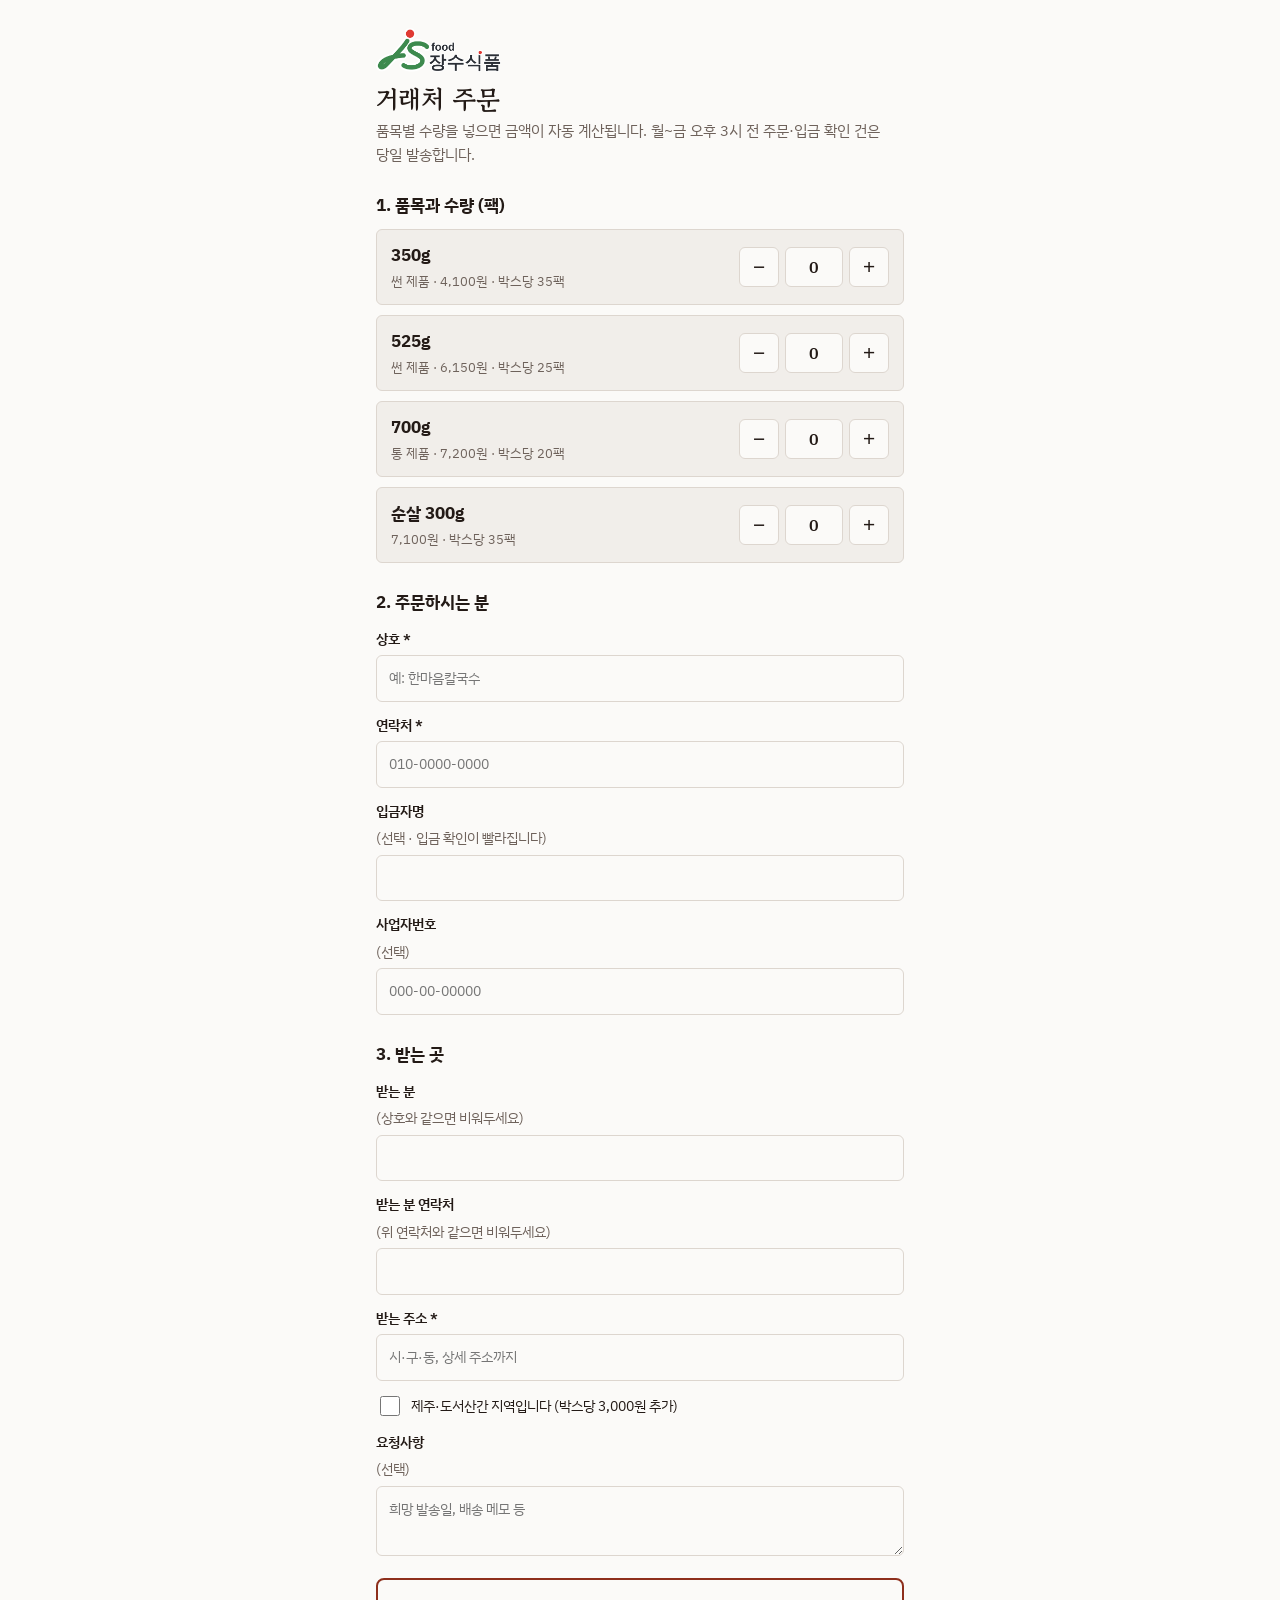
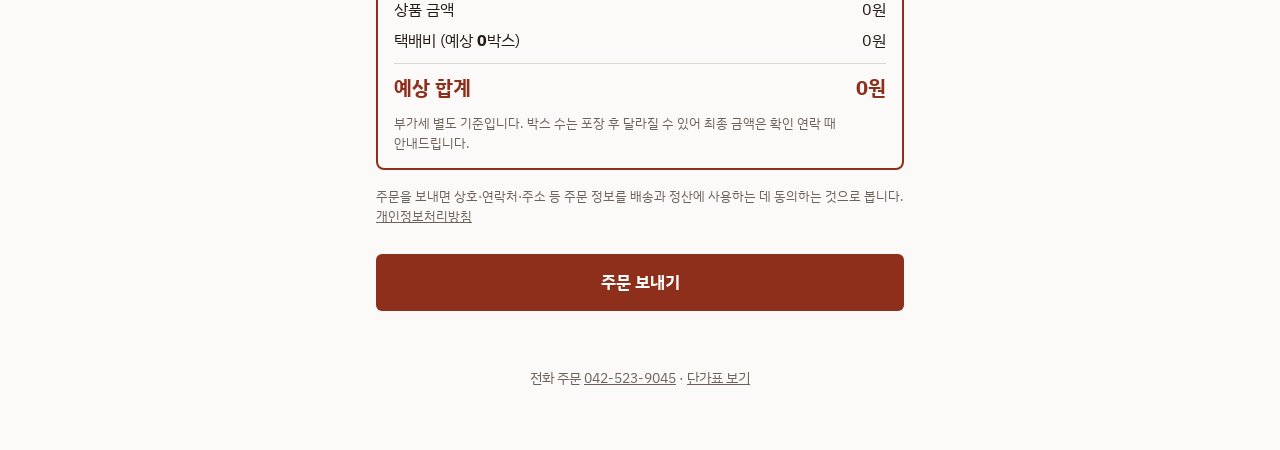
==== order/index.html @ c762604e "JS food 장수식품 로고를 상단에 적용 (홈·납품안내·단가표·주문) Co-Authored-By: Claude Opus 5.5 <noreply@anthropic.com> Clau" ====
<!doctype html>
<html lang="ko">
<head>
<meta charset="utf-8">
<meta name="viewport" content="width=device-width, initial-scale=1, viewport-fit=cover">
<meta name="robots" content="noindex, nofollow">
<title>거래처 주문 | 장수식품</title>
<meta property="og:title" content="장수식품 거래처 주문">
<meta property="og:description" content="품목과 수량을 입력하면 금액이 자동 계산됩니다 · 문의 042-523-9045">
<meta property="og:image" content="https://www.xn--9p4b4nm2jd6p.com/img/og.jpg">
<link rel="icon" href="../favicon.svg" type="image/svg+xml">
<link rel="stylesheet" href="https://fonts.googleapis.com/css2?family=Gowun+Batang:wght@700&family=IBM+Plex+Sans+KR:wght@400;600&display=swap">
<style>
:root{--bg:#FBFAF8;--surface:#F1EEEA;--fg:#231A16;--muted:#6E625B;--glaze:#8E2F1C;--line:#DDD6CF;--onaccent:#fff;--ok:#2F5D73;
--display:"Gowun Batang","Noto Serif KR",serif;--body:"IBM Plex Sans KR","Apple SD Gothic Neo","Malgun Gothic",sans-serif}
@media (prefers-color-scheme:dark){:root{--bg:#17120F;--surface:#221B17;--fg:#F1EAE4;--muted:#B3A69C;--glaze:#E07A5C;--line:#3A302A;--onaccent:#17120F;--ok:#7FB3CB;color-scheme:dark}}
*{box-sizing:border-box}
body{margin:0;background:var(--bg);color:var(--fg);font-family:var(--body);line-height:1.6;word-break:keep-all;font-size:16px}
main{max-width:560px;margin:0 auto;padding:28px max(16px,env(safe-area-inset-left,0px)) 48px}
.brand{font-family:var(--display);color:var(--muted);text-decoration:none}
h1{font-family:var(--display);font-size:1.6rem;margin:10px 0 4px;line-height:1.3}
.sub{color:var(--muted);margin:0 0 22px;font-size:.92rem}
h2{font-size:1.05rem;margin:26px 0 10px}
.items{display:flex;flex-direction:column;gap:10px}
.item{display:grid;grid-template-columns:1fr auto;gap:2px 12px;align-items:center;background:var(--surface);border:1px solid var(--line);border-radius:6px;padding:12px 14px}
.item b{font-size:1.05rem}
.item small{color:var(--muted);font-size:.82rem;grid-column:1}
.qty{grid-row:1/3;grid-column:2;display:flex;align-items:center;gap:6px}
.qty button{width:40px;height:40px;border-radius:6px;border:1px solid var(--line);background:var(--bg);color:var(--fg);font-size:1.3rem;cursor:pointer}
.qty input{width:58px;height:40px;text-align:center;font:inherit;font-weight:600;border:1px solid var(--line);border-radius:6px;background:var(--bg);color:var(--fg)}
label{display:flex;flex-direction:column;gap:5px;font-size:.88rem;font-weight:600;margin-top:12px}
label .opt{font-weight:400;color:var(--muted)}
input[type=text],input[type=tel],textarea{font:inherit;font-weight:400;padding:11px 12px;border:1px solid var(--line);border-radius:6px;background:var(--bg);color:var(--fg);width:100%}
textarea{min-height:70px;resize:vertical}
.check{flex-direction:row;align-items:center;gap:8px;font-weight:400}
.check input{width:20px;height:20px}
.sum{margin-top:22px;border:2px solid var(--glaze);border-radius:8px;padding:14px 16px}
.sum div{display:flex;justify-content:space-between;font-variant-numeric:tabular-nums;padding:3px 0}
.sum .total{font-size:1.25rem;font-weight:700;color:var(--glaze);border-top:1px solid var(--line);margin-top:6px;padding-top:8px}
.sum p{margin:6px 0 0;color:var(--muted);font-size:.8rem}
.agree{margin-top:16px;font-size:.8rem;color:var(--muted);font-weight:400}
.agree a{color:inherit}
button.send{margin-top:14px;width:100%;padding:15px;border:0;border-radius:6px;background:var(--glaze);color:var(--onaccent);font:inherit;font-weight:700;font-size:1.05rem;cursor:pointer}
button.send:disabled{opacity:.6}
#st{margin-top:12px;font-weight:600;min-height:1.4em}
#st.ok{color:var(--ok)}#st.err{color:var(--glaze)}
.foot{text-align:center;color:var(--muted);font-size:.85rem;margin-top:22px}
.foot a{color:inherit}
.hp{position:absolute;left:-9999px}
:focus-visible{outline:3px solid var(--ok);outline-offset:2px}
</style>
</head>
<body>
<main>
<a class="brand" href="../"><img src="../img/logo.png" alt="JS food 장수식품" width="480" height="169" style="height:44px;width:auto;display:block"></a>
<h1>거래처 주문</h1>
<p class="sub">품목별 수량을 넣으면 금액이 자동 계산됩니다. 월~금 오후 3시 전 주문·입금 확인 건은 당일 발송합니다.</p>

<form id="f" novalidate>
<h2>1. 품목과 수량 (팩)</h2>
<div class="items">
  <div class="item"><b>350g</b><small>썬 제품 · 4,100원 · 박스당 35팩</small><div class="qty"><button type="button" data-k="q350" data-d="-1" aria-label="350g 빼기">−</button><input id="q350" inputmode="numeric" value="0" aria-label="350g 수량"><button type="button" data-k="q350" data-d="1" aria-label="350g 더하기">+</button></div></div>
  <div class="item"><b>525g</b><small>썬 제품 · 6,150원 · 박스당 25팩</small><div class="qty"><button type="button" data-k="q525" data-d="-1" aria-label="525g 빼기">−</button><input id="q525" inputmode="numeric" value="0" aria-label="525g 수량"><button type="button" data-k="q525" data-d="1" aria-label="525g 더하기">+</button></div></div>
  <div class="item"><b>700g</b><small>통 제품 · 7,200원 · 박스당 20팩</small><div class="qty"><button type="button" data-k="q700" data-d="-1" aria-label="700g 빼기">−</button><input id="q700" inputmode="numeric" value="0" aria-label="700g 수량"><button type="button" data-k="q700" data-d="1" aria-label="700g 더하기">+</button></div></div>
  <div class="item"><b>순살 300g</b><small>7,100원 · 박스당 35팩</small><div class="qty"><button type="button" data-k="q300" data-d="-1" aria-label="순살 빼기">−</button><input id="q300" inputmode="numeric" value="0" aria-label="순살 수량"><button type="button" data-k="q300" data-d="1" aria-label="순살 더하기">+</button></div></div>
</div>

<h2>2. 주문하시는 분</h2>
<label for="biz">상호 *<input type="text" id="biz" autocomplete="organization" placeholder="예: 한마음칼국수"></label>
<label for="tel">연락처 *<input type="tel" id="tel" autocomplete="tel" placeholder="010-0000-0000"></label>
<label for="payer">입금자명 <span class="opt">(선택 · 입금 확인이 빨라집니다)</span><input type="text" id="payer"></label>
<label for="bizno">사업자번호 <span class="opt">(선택)</span><input type="text" id="bizno" inputmode="numeric" placeholder="000-00-00000"></label>

<h2>3. 받는 곳</h2>
<label for="rname">받는 분 <span class="opt">(상호와 같으면 비워두세요)</span><input type="text" id="rname"></label>
<label for="rtel">받는 분 연락처 <span class="opt">(위 연락처와 같으면 비워두세요)</span><input type="tel" id="rtel"></label>
<label for="addr">받는 주소 *<input type="text" id="addr" autocomplete="street-address" placeholder="시·구·동, 상세 주소까지"></label>
<label class="check" for="island"><input type="checkbox" id="island"> 제주·도서산간 지역입니다 (박스당 3,000원 추가)</label>
<label for="memo">요청사항 <span class="opt">(선택)</span><textarea id="memo" placeholder="희망 발송일, 배송 메모 등"></textarea></label>
<input type="text" name="_honey" class="hp" tabindex="-1" autocomplete="off" aria-hidden="true">

<div class="sum" aria-live="polite">
  <div><span>상품 금액</span><span id="s1">0원</span></div>
  <div><span>택배비 (예상 <b id="bx">0</b>박스)</span><span id="s2">0원</span></div>
  <div class="total"><span>예상 합계</span><span id="s3">0원</span></div>
  <p>부가세 별도 기준입니다. 박스 수는 포장 후 달라질 수 있어 최종 금액은 확인 연락 때 안내드립니다.</p>
</div>

<p class="agree">주문을 보내면 상호·연락처·주소 등 주문 정보를 배송과 정산에 사용하는 데 동의하는 것으로 봅니다. <a href="../privacy.html" target="_blank">개인정보처리방침</a></p>
<button class="send" type="submit" id="send">주문 보내기</button>
<p id="st" role="status"></p>
</form>
<p class="foot">전화 주문 <a href="tel:0425239045">042-523-9045</a> · <a href="../price/">단가표 보기</a></p>
</main>
<script>
(function(){
var P={q350:[4100,35,'350g'],q525:[6150,25,'525g'],q700:[7200,20,'700g'],q300:[7100,35,'순살 300g']};
var $=function(i){return document.getElementById(i)};
var won=function(n){return n.toLocaleString('ko-KR')+'원'};
function q(k){var v=parseInt(($(k).value||'').replace(/\D/g,''),10);return isNaN(v)?0:v}
function calc(){var s=0,fill=0;for(var k in P){var n=q(k);s+=n*P[k][0];fill+=n/P[k][1]}
 var bx=fill>0?Math.ceil(fill-1e-9):0,ship=bx*(5500+($('island').checked?3000:0));
 $('s1').textContent=won(s);$('bx').textContent=bx;$('s2').textContent=won(ship);$('s3').textContent=won(s+ship);return{s:s,bx:bx,ship:ship,t:s+ship}}
document.querySelectorAll('.qty button').forEach(function(b){b.addEventListener('click',function(){var k=b.dataset.k;$(k).value=Math.max(0,q(k)+parseInt(b.dataset.d,10));calc()})});
document.querySelectorAll('.qty input,#island').forEach(function(e){e.addEventListener('input',function(){if(e.id!=='island')e.value=e.value.replace(/\D/g,'');calc()});e.addEventListener('change',calc)});
$('f').addEventListener('submit',function(ev){ev.preventDefault();var st=$('st'),c=calc();
 var miss=[];if(c.s===0)miss.push('수량');if(!$('biz').value.trim())miss.push('상호');if(!$('tel').value.trim())miss.push('연락처');if(!$('addr').value.trim())miss.push('받는 주소');
 if(miss.length){st.className='err';st.textContent=miss.join(', ')+'을(를) 입력해 주세요.';return}
 var d={_type:'order','상호':$('biz').value.trim(),'연락처':$('tel').value.trim(),'받는분':$('rname').value.trim(),'받는분연락처':$('rtel').value.trim(),'주소':$('addr').value.trim(),
  'q350':q('q350'),'q525':q('q525'),'q700':q('q700'),'q300':q('q300'),'도서산간':$('island').checked?'예':'','예상금액':c.t,'입금자명':$('payer').value.trim(),'사업자번호':$('bizno').value.trim(),'요청사항':$('memo').value.trim(),_honey:document.querySelector('.hp').value};
 var lines=[];for(var k in P){if(d[k])lines.push(P[k][2]+' '+d[k]+'팩')}
 var mail={'_subject':'[장수식품.com] 주문 - '+d['상호'],'_template':'table','상호':d['상호'],'연락처':d['연락처'],'품목':lines.join(', '),'예상금액':won(c.t)+' (상품 '+won(c.s)+' + 택배 '+c.bx+'박스 '+won(c.ship)+', 부가세 별도)','받는분':d['받는분']||d['상호'],'받는분연락처':d['받는분연락처']||d['연락처'],'주소':d['주소'],'제주도서산간':d['도서산간']||'아니오','입금자명':d['입금자명'],'사업자번호':d['사업자번호'],'요청사항':d['요청사항'],'_honey':d._honey};
 $('send').disabled=true;st.className='';st.textContent='보내는 중입니다...';
 try{fetch('https://script.google.com/macros/s/AKfycbzo25wzi83oaF6UXzm_TexTdpLP_VlPSJRLDo7Fjcs-ZbAMqBfs6T6oIG3BU7u_aKZROg/exec',{method:'POST',mode:'no-cors',headers:{'Content-Type':'text/plain;charset=utf-8'},body:JSON.stringify(d)}).catch(function(){})}catch(x){}
 fetch('https://formsubmit.co/ajax/durlfgus4@naver.com',{method:'POST',headers:{'Content-Type':'application/json','Accept':'application/json'},body:JSON.stringify(mail)})
 .then(function(r){return r.json()}).then(function(r){if(r.success===true||r.success==='true'){$('f').reset();calc();st.className='ok';st.textContent='주문이 접수됐습니다. 확인 후 금액과 발송 일정을 연락드리겠습니다.'}else throw 0})
 .catch(function(){st.className='err';st.textContent='전송에 실패했습니다. 전화(042-523-9045)로 주문해 주세요.'})
 .finally(function(){$('send').disabled=false});
});
calc();
})();
</script>
</body>
</html>
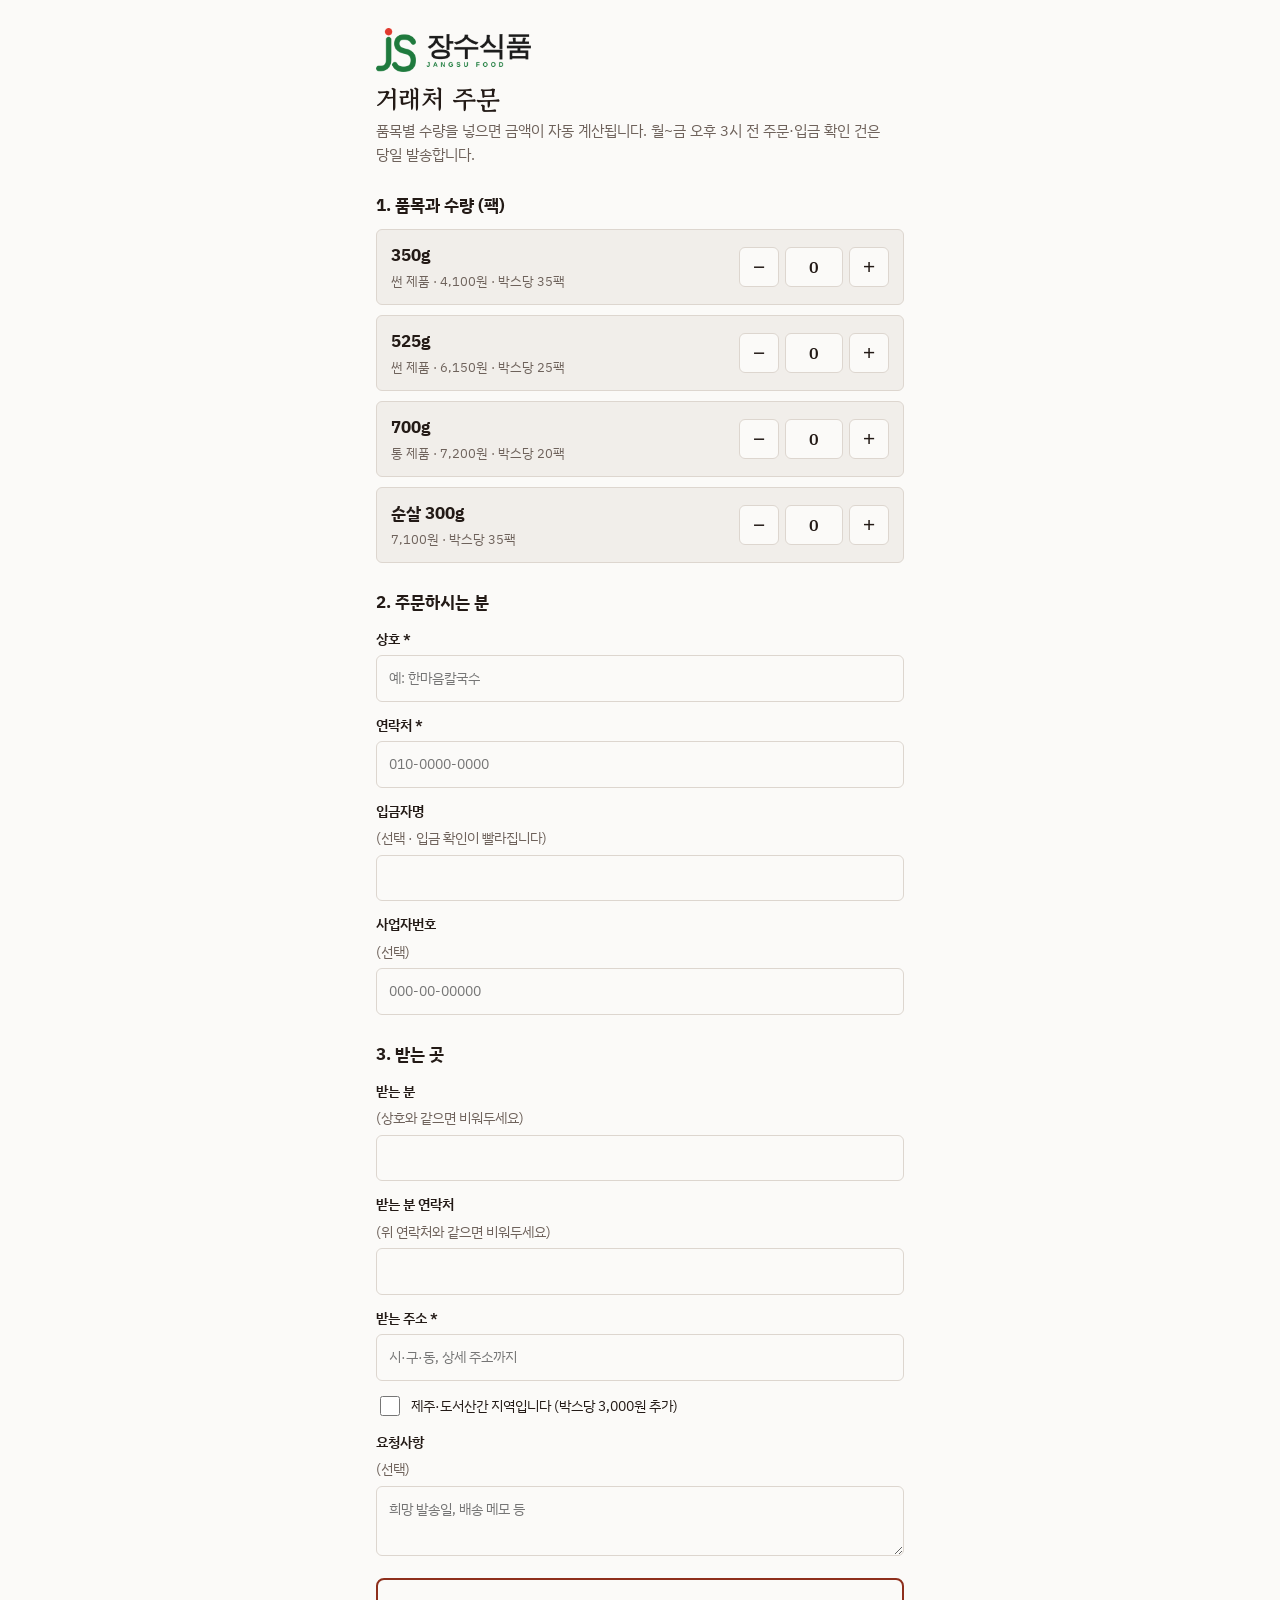
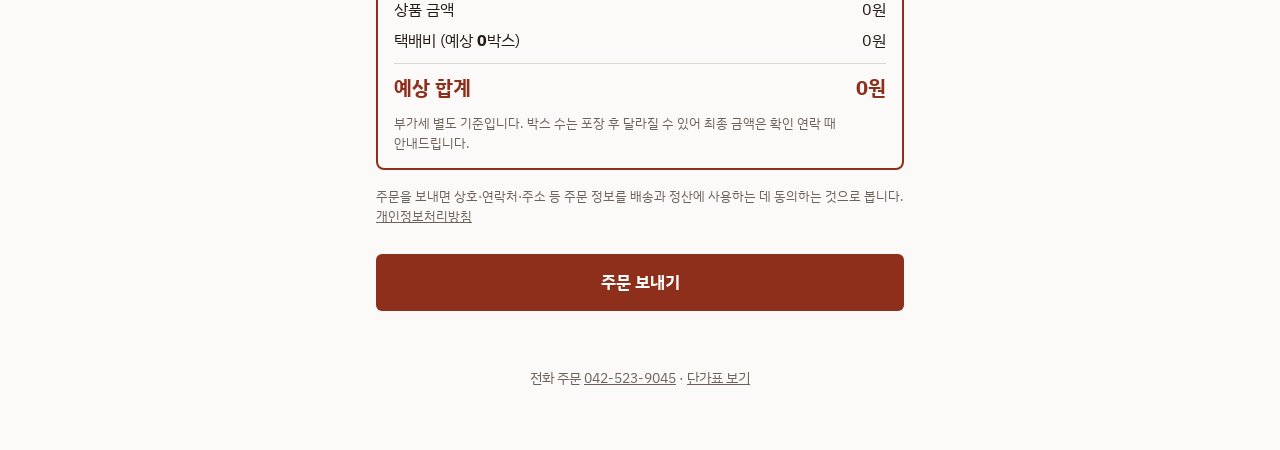
==== commit 801e4dad: "로고를 A안(모노그램 정돈형) J·S로 교체, 어두운 화면용 로고 추가 Co-Authored-By: Claude Opus 5.5 <noreply@anthropic.com> Clau" ====
--- a/order/index.html
+++ b/order/index.html
@@ -52,7 +52,7 @@
 </head>
 <body>
 <main>
-<a class="brand" href="../"><img src="../img/logo.png" alt="JS food 장수식품" width="480" height="169" style="height:44px;width:auto;display:block"></a>
+<a class="brand" href="../"><picture><source srcset="../img/logo-dark.png?v=2" media="(prefers-color-scheme: dark)"><img src="../img/logo.png?v=2" alt="JS 장수식품 JANGSU FOOD" width="480" height="136" style="height:44px;width:auto;display:block"></picture></a>
 <h1>거래처 주문</h1>
 <p class="sub">품목별 수량을 넣으면 금액이 자동 계산됩니다. 월~금 오후 3시 전 주문·입금 확인 건은 당일 발송합니다.</p>
 
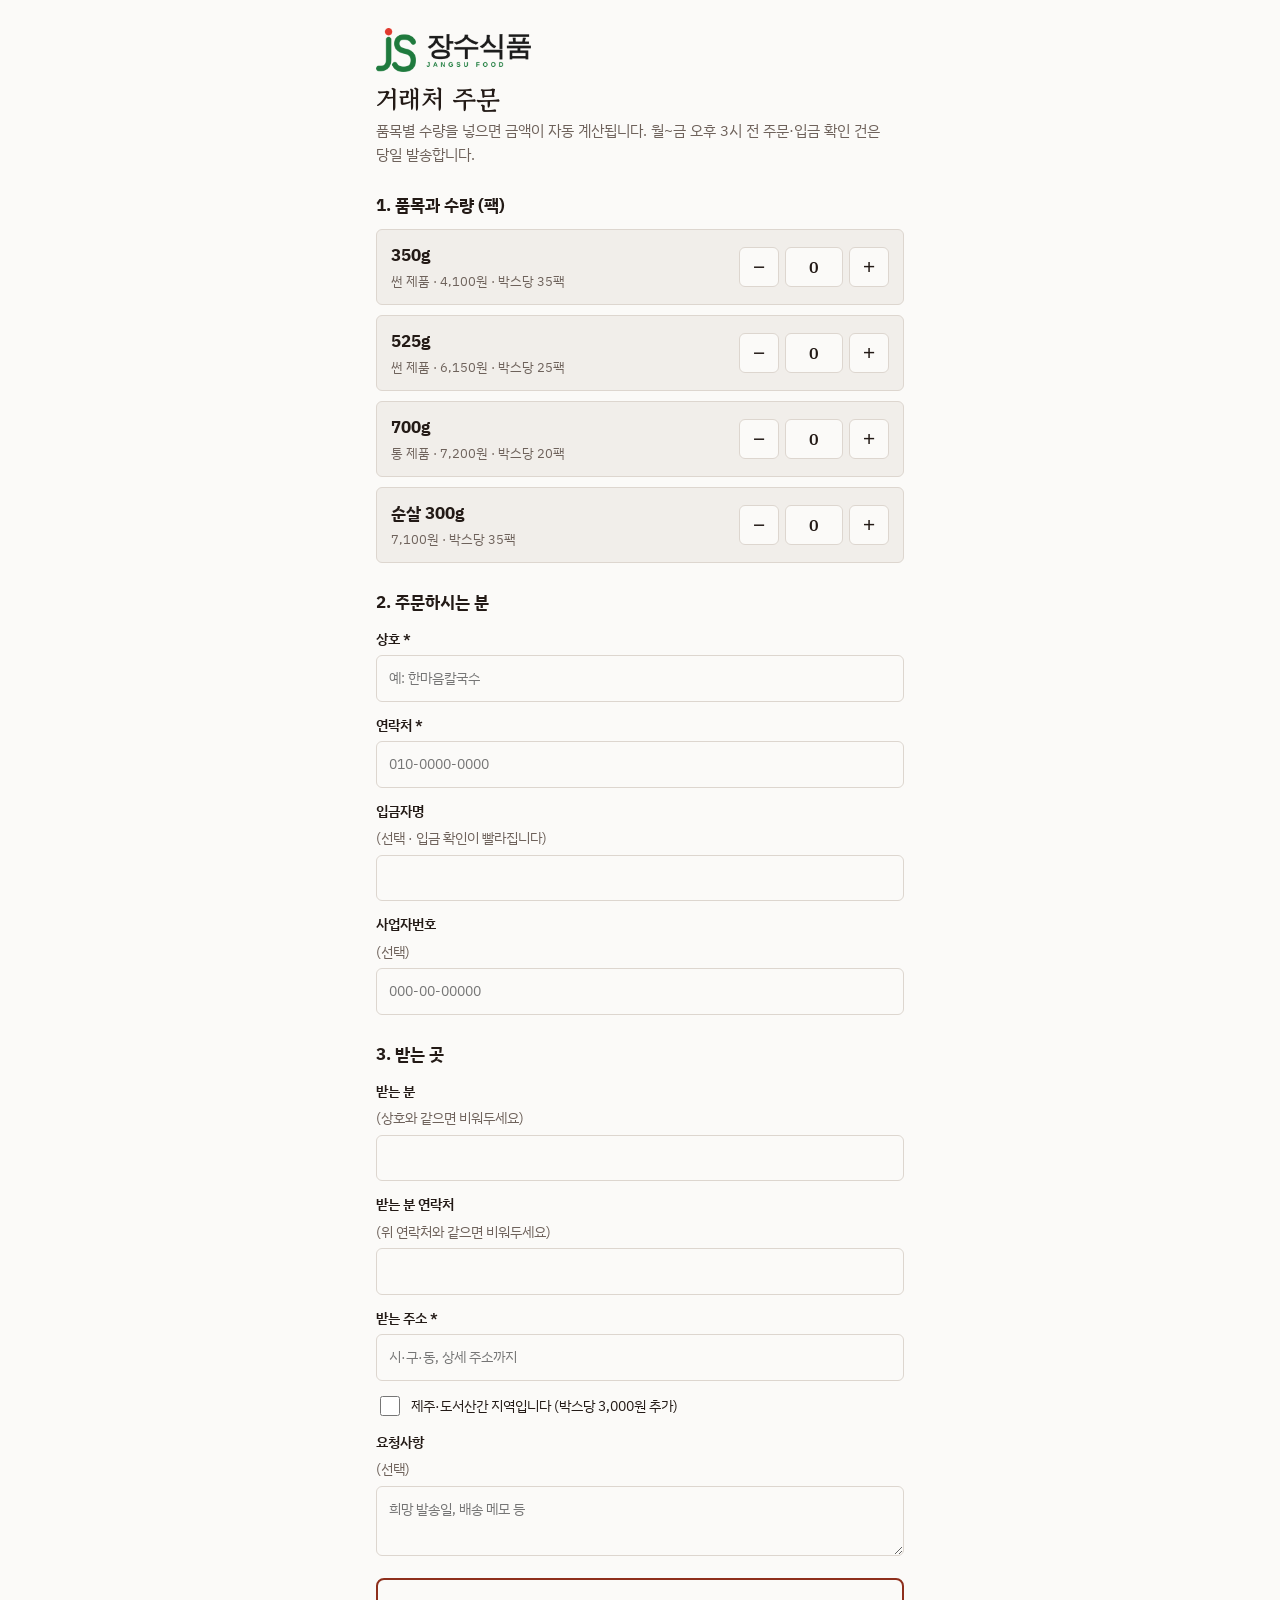
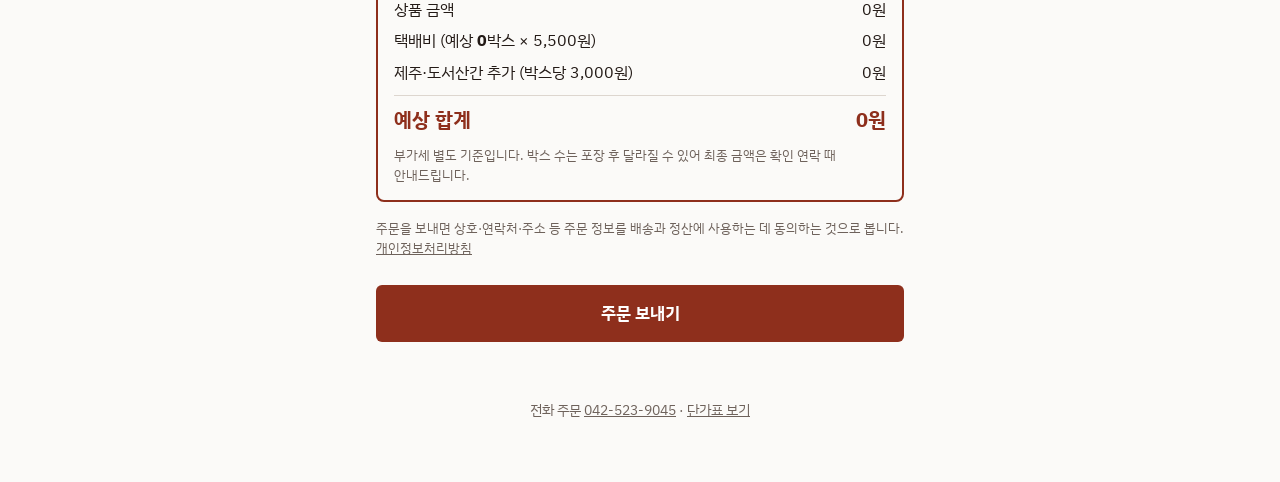
==== commit 54d24be5: "주문: 제주·도서산간 추가비를 별도 줄로 표시, 계산 갱신 보강 Co-Authored-By: Claude Opus 5.5 <noreply@anthropic.com> Claude-S" ====
--- a/order/index.html
+++ b/order/index.html
@@ -81,7 +81,8 @@
 
 <div class="sum" aria-live="polite">
   <div><span>상품 금액</span><span id="s1">0원</span></div>
-  <div><span>택배비 (예상 <b id="bx">0</b>박스)</span><span id="s2">0원</span></div>
+  <div><span>택배비 (예상 <b id="bx">0</b>박스 × 5,500원)</span><span id="s2">0원</span></div>
+  <div><span>제주·도서산간 추가 (박스당 3,000원)</span><span id="s4">0원</span></div>
   <div class="total"><span>예상 합계</span><span id="s3">0원</span></div>
   <p>부가세 별도 기준입니다. 박스 수는 포장 후 달라질 수 있어 최종 금액은 확인 연락 때 안내드립니다.</p>
 </div>
@@ -99,8 +100,8 @@
 var won=function(n){return n.toLocaleString('ko-KR')+'원'};
 function q(k){var v=parseInt(($(k).value||'').replace(/\D/g,''),10);return isNaN(v)?0:v}
 function calc(){var s=0,fill=0;for(var k in P){var n=q(k);s+=n*P[k][0];fill+=n/P[k][1]}
- var bx=fill>0?Math.ceil(fill-1e-9):0,ship=bx*(5500+($('island').checked?3000:0));
- $('s1').textContent=won(s);$('bx').textContent=bx;$('s2').textContent=won(ship);$('s3').textContent=won(s+ship);return{s:s,bx:bx,ship:ship,t:s+ship}}
+ var bx=fill>0?Math.ceil(fill-1e-9):0,isl=$('island').checked?bx*3000:0,ship=bx*5500+isl;$('s4').textContent=won(isl);$('s2').textContent=won(bx*5500);
+ $('s1').textContent=won(s);$('bx').textContent=bx;$('s3').textContent=won(s+ship);return{s:s,bx:bx,ship:ship,t:s+ship}}
 document.querySelectorAll('.qty button').forEach(function(b){b.addEventListener('click',function(){var k=b.dataset.k;$(k).value=Math.max(0,q(k)+parseInt(b.dataset.d,10));calc()})});
 document.querySelectorAll('.qty input,#island').forEach(function(e){e.addEventListener('input',function(){if(e.id!=='island')e.value=e.value.replace(/\D/g,'');calc()});e.addEventListener('change',calc)});
 $('f').addEventListener('submit',function(ev){ev.preventDefault();var st=$('st'),c=calc();
@@ -109,7 +110,7 @@
  var d={_type:'order','상호':$('biz').value.trim(),'연락처':$('tel').value.trim(),'받는분':$('rname').value.trim(),'받는분연락처':$('rtel').value.trim(),'주소':$('addr').value.trim(),
   'q350':q('q350'),'q525':q('q525'),'q700':q('q700'),'q300':q('q300'),'도서산간':$('island').checked?'예':'','예상금액':c.t,'입금자명':$('payer').value.trim(),'사업자번호':$('bizno').value.trim(),'요청사항':$('memo').value.trim(),_honey:document.querySelector('.hp').value};
  var lines=[];for(var k in P){if(d[k])lines.push(P[k][2]+' '+d[k]+'팩')}
- var mail={'_subject':'[장수식품.com] 주문 - '+d['상호'],'_template':'table','상호':d['상호'],'연락처':d['연락처'],'품목':lines.join(', '),'예상금액':won(c.t)+' (상품 '+won(c.s)+' + 택배 '+c.bx+'박스 '+won(c.ship)+', 부가세 별도)','받는분':d['받는분']||d['상호'],'받는분연락처':d['받는분연락처']||d['연락처'],'주소':d['주소'],'제주도서산간':d['도서산간']||'아니오','입금자명':d['입금자명'],'사업자번호':d['사업자번호'],'요청사항':d['요청사항'],'_honey':d._honey};
+ var mail={'_subject':'[장수식품.com] 주문 - '+d['상호'],'_template':'table','상호':d['상호'],'연락처':d['연락처'],'품목':lines.join(', '),'예상금액':won(c.t)+' (상품 '+won(c.s)+' + 택배 '+c.bx+'박스 '+won(c.ship)+($('island').checked?' 제주·도서산간 포함':'')+', 부가세 별도)','받는분':d['받는분']||d['상호'],'받는분연락처':d['받는분연락처']||d['연락처'],'주소':d['주소'],'제주도서산간':d['도서산간']||'아니오','입금자명':d['입금자명'],'사업자번호':d['사업자번호'],'요청사항':d['요청사항'],'_honey':d._honey};
  $('send').disabled=true;st.className='';st.textContent='보내는 중입니다...';
  try{fetch('https://script.google.com/macros/s/AKfycbzo25wzi83oaF6UXzm_TexTdpLP_VlPSJRLDo7Fjcs-ZbAMqBfs6T6oIG3BU7u_aKZROg/exec',{method:'POST',mode:'no-cors',headers:{'Content-Type':'text/plain;charset=utf-8'},body:JSON.stringify(d)}).catch(function(){})}catch(x){}
  fetch('https://formsubmit.co/ajax/durlfgus4@naver.com',{method:'POST',headers:{'Content-Type':'application/json','Accept':'application/json'},body:JSON.stringify(mail)})
@@ -117,6 +118,8 @@
  .catch(function(){st.className='err';st.textContent='전송에 실패했습니다. 전화(042-523-9045)로 주문해 주세요.'})
  .finally(function(){$('send').disabled=false});
 });
+['input','change','click','keyup'].forEach(function(t){$('f').addEventListener(t,function(){setTimeout(calc,0)})});
+window.addEventListener('pageshow',function(){setTimeout(calc,0)});
 calc();
 })();
 </script>
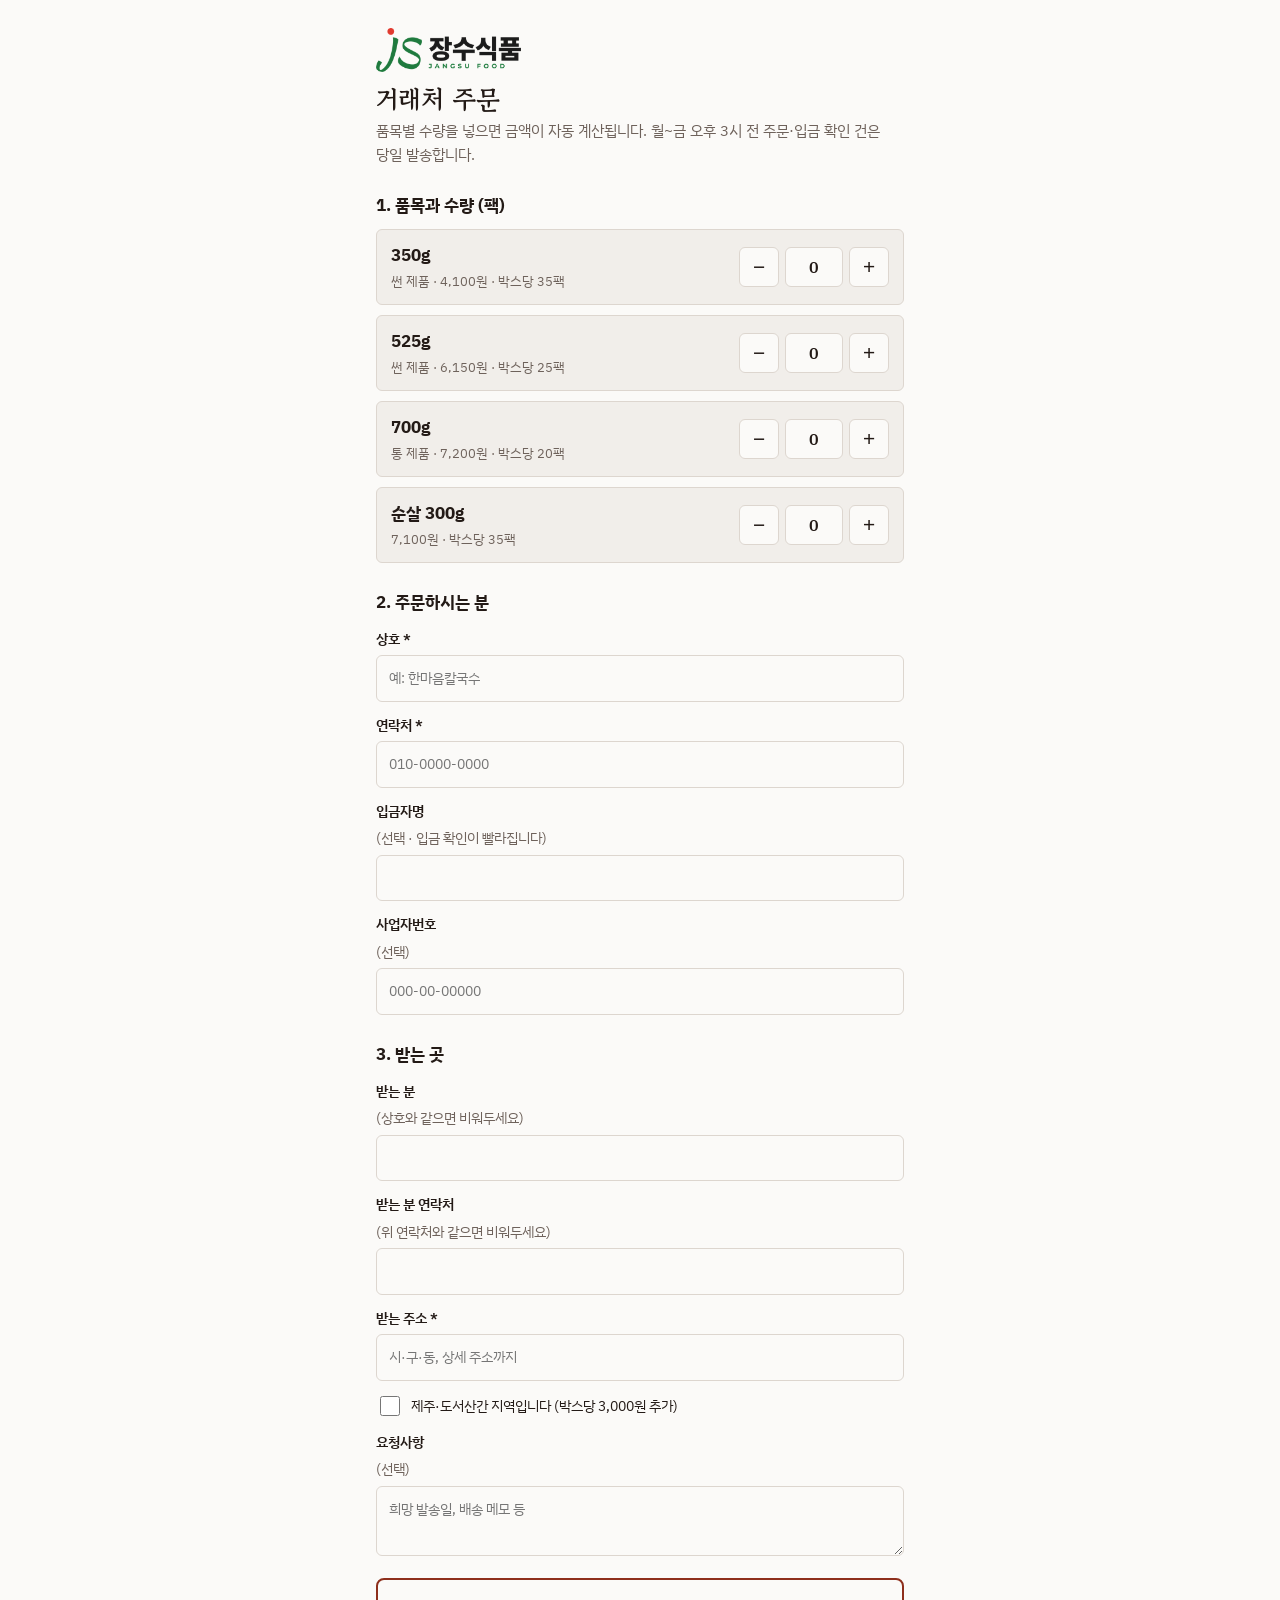
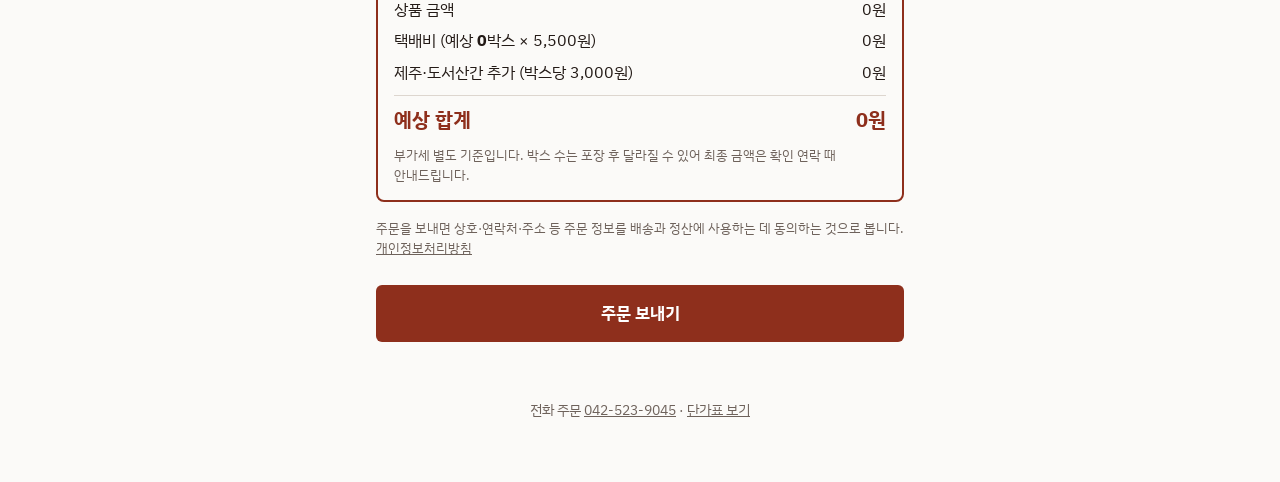
==== commit 9842873a: "로고 JS를 붓글씨체(Kaushan Script)로 교체 Co-Authored-By: Claude Opus 5.5 <noreply@anthropic.com> Claude-Sessi" ====
--- a/order/index.html
+++ b/order/index.html
@@ -52,7 +52,7 @@
 </head>
 <body>
 <main>
-<a class="brand" href="../"><picture><source srcset="../img/logo-dark.png?v=2" media="(prefers-color-scheme: dark)"><img src="../img/logo.png?v=2" alt="JS 장수식품 JANGSU FOOD" width="480" height="136" style="height:44px;width:auto;display:block"></picture></a>
+<a class="brand" href="../"><picture><source srcset="../img/logo-dark.png?v=3" media="(prefers-color-scheme: dark)"><img src="../img/logo.png?v=3" alt="JS 장수식품 JANGSU FOOD" width="480" height="146" style="height:44px;width:auto;display:block"></picture></a>
 <h1>거래처 주문</h1>
 <p class="sub">품목별 수량을 넣으면 금액이 자동 계산됩니다. 월~금 오후 3시 전 주문·입금 확인 건은 당일 발송합니다.</p>
 
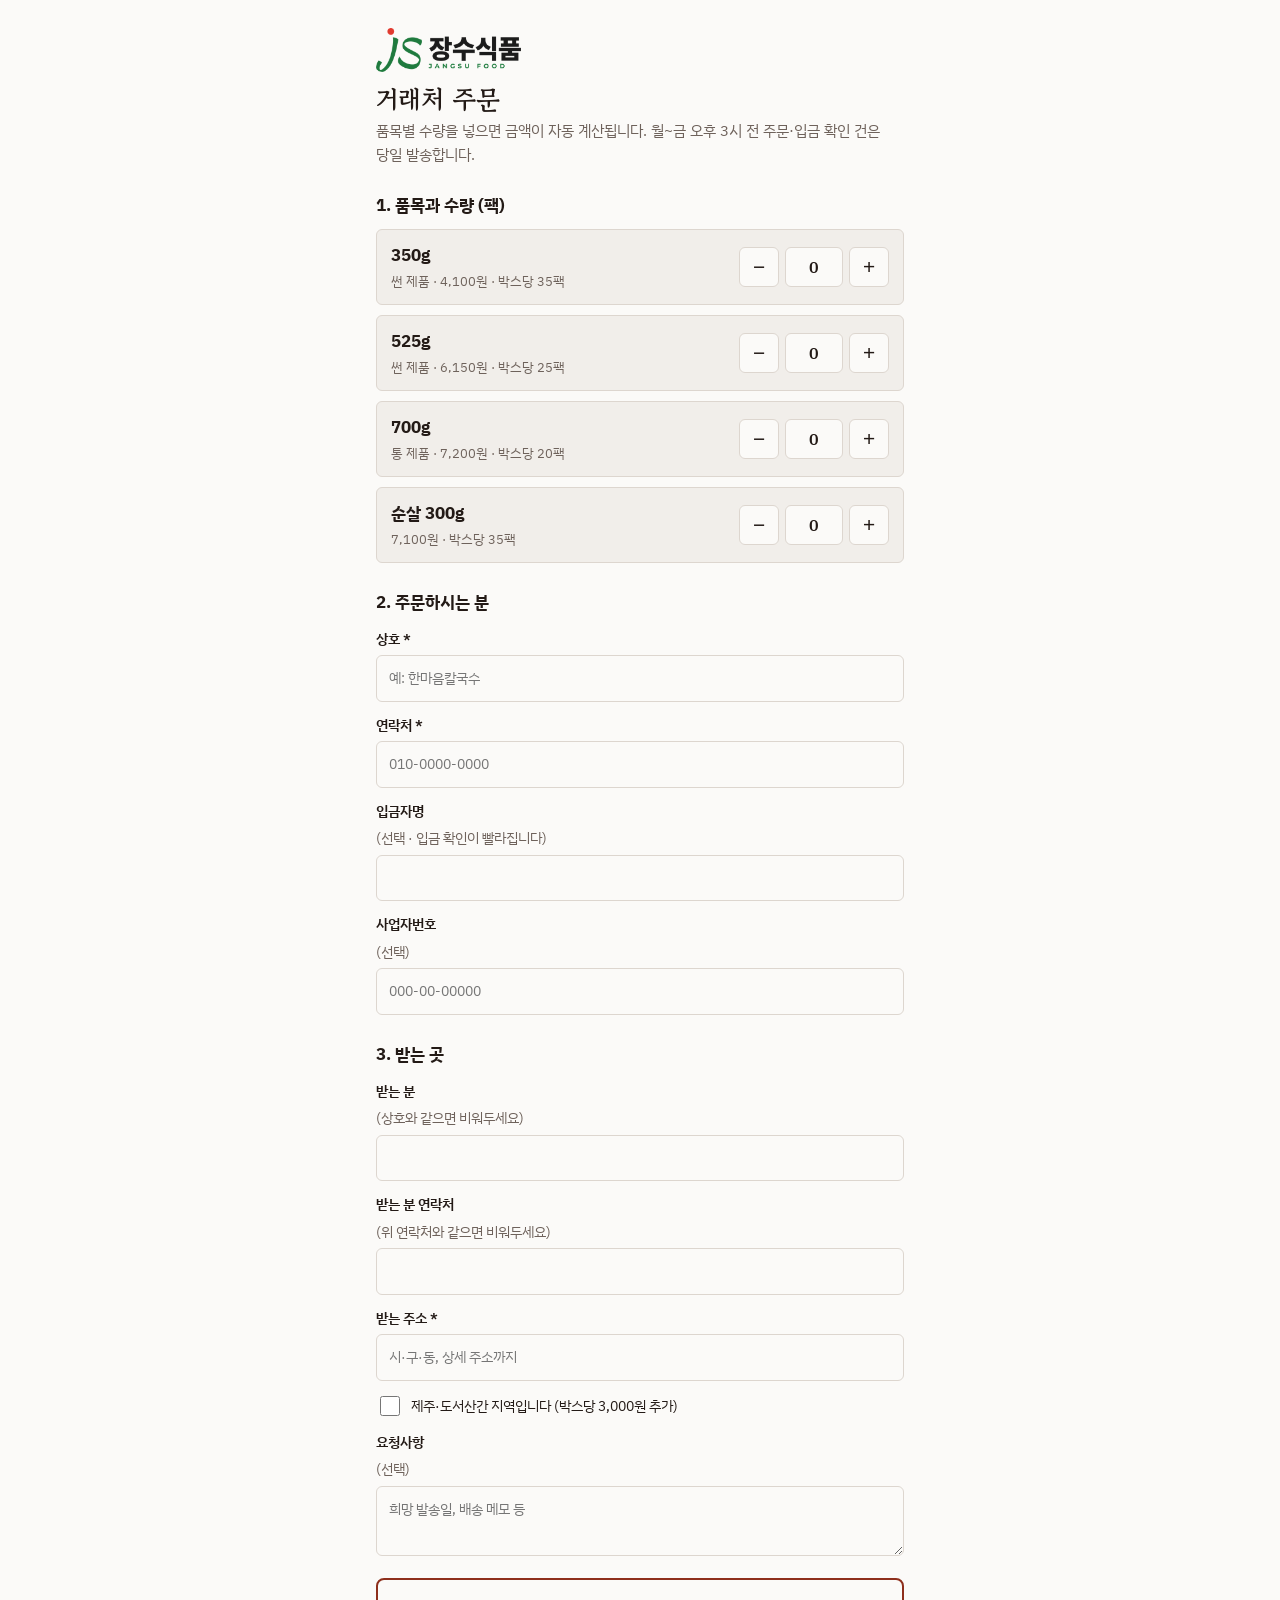
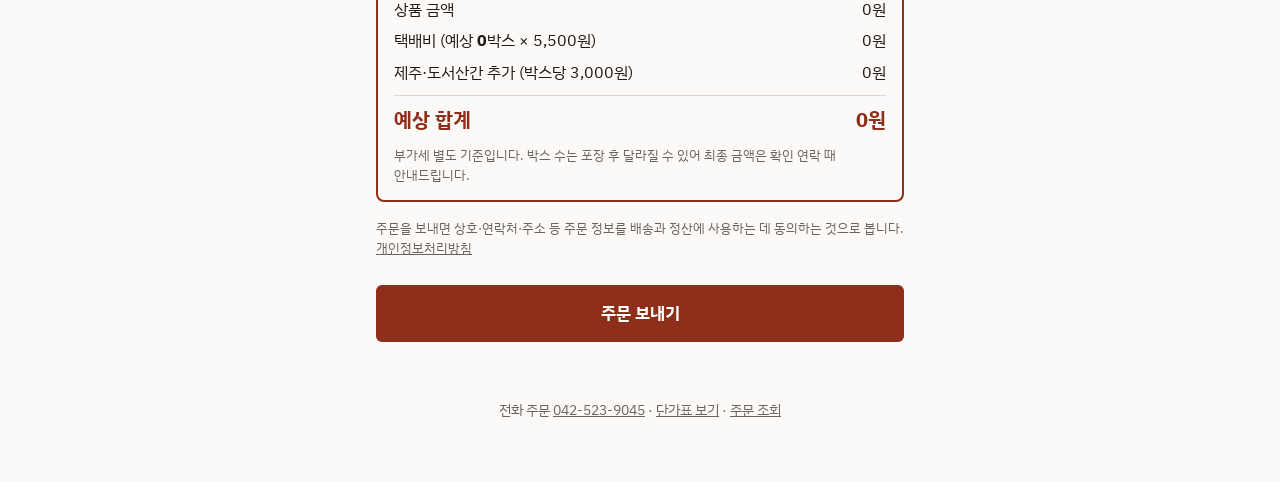
==== commit 20fa07b1: "주문 조회 페이지 추가 (연락처로 처리 상태·송장번호 확인) Co-Authored-By: Claude Fable 5.2 <noreply@anthropic.com> Claude-Se" ====
--- a/order/index.html
+++ b/order/index.html
@@ -91,7 +91,7 @@
 <button class="send" type="submit" id="send">주문 보내기</button>
 <p id="st" role="status"></p>
 </form>
-<p class="foot">전화 주문 <a href="tel:0425239045">042-523-9045</a> · <a href="../price/">단가표 보기</a></p>
+<p class="foot">전화 주문 <a href="tel:0425239045">042-523-9045</a> · <a href="../price/">단가표 보기</a> · <a href="check/">주문 조회</a></p>
 </main>
 <script>
 (function(){
@@ -114,7 +114,7 @@
  $('send').disabled=true;st.className='';st.textContent='보내는 중입니다...';
  try{fetch('https://script.google.com/macros/s/AKfycbzo25wzi83oaF6UXzm_TexTdpLP_VlPSJRLDo7Fjcs-ZbAMqBfs6T6oIG3BU7u_aKZROg/exec',{method:'POST',mode:'no-cors',headers:{'Content-Type':'text/plain;charset=utf-8'},body:JSON.stringify(d)}).catch(function(){})}catch(x){}
  fetch('https://formsubmit.co/ajax/durlfgus4@naver.com',{method:'POST',headers:{'Content-Type':'application/json','Accept':'application/json'},body:JSON.stringify(mail)})
- .then(function(r){return r.json()}).then(function(r){if(r.success===true||r.success==='true'){$('f').reset();calc();st.className='ok';st.textContent='주문이 접수됐습니다. 확인 후 금액과 발송 일정을 연락드리겠습니다.'}else throw 0})
+ .then(function(r){return r.json()}).then(function(r){if(r.success===true||r.success==='true'){$('f').reset();calc();st.className='ok';st.innerHTML='주문이 접수됐습니다. 확인 후 금액과 발송 일정을 연락드리겠습니다.<br><a href="check/" style="color:inherit">처리 상태는 주문 조회에서 확인할 수 있습니다 →</a>'}else throw 0})
  .catch(function(){st.className='err';st.textContent='전송에 실패했습니다. 전화(042-523-9045)로 주문해 주세요.'})
  .finally(function(){$('send').disabled=false});
 });
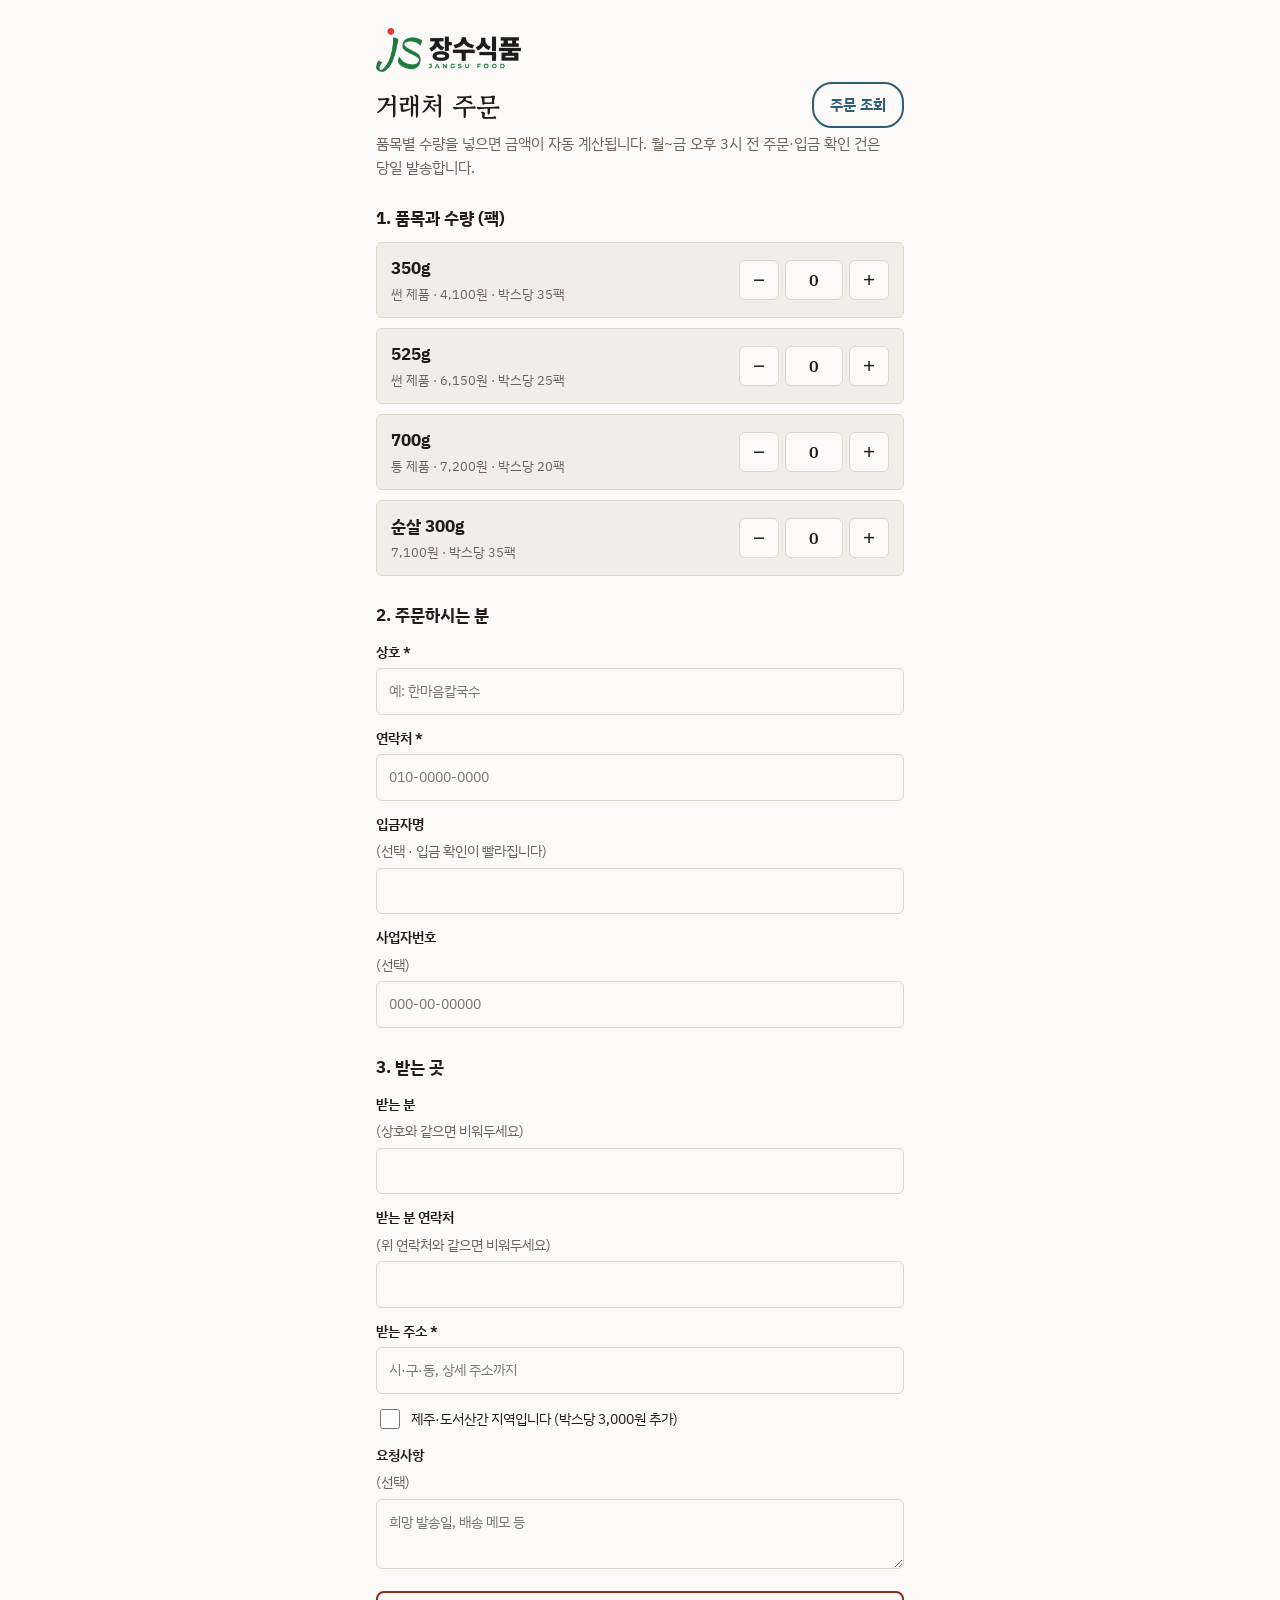
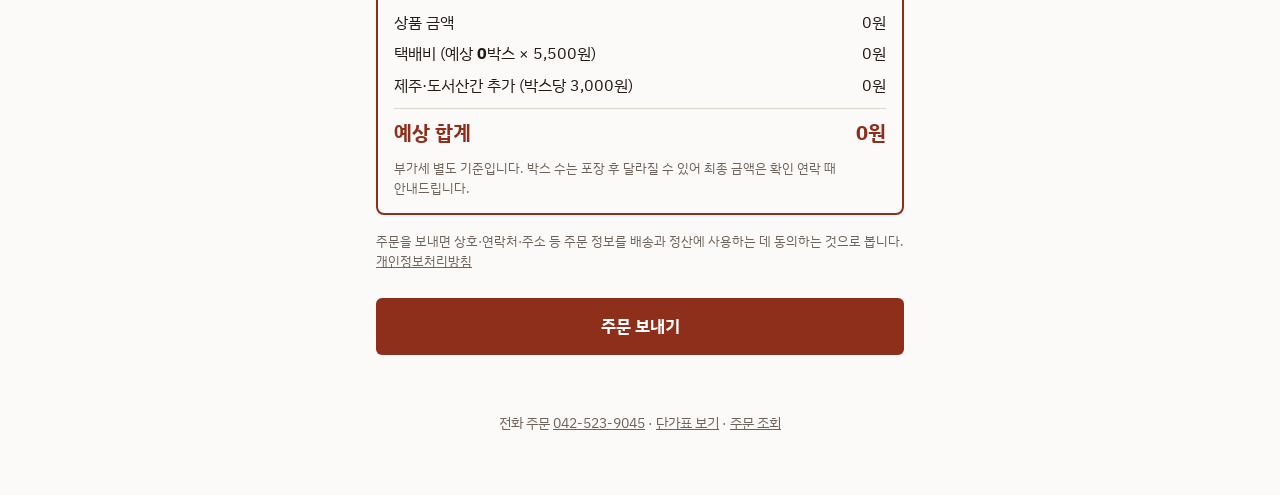
==== commit f9999f2b: "주문 페이지 제목 옆에 주문 조회 버튼 추가 Co-Authored-By: Claude Fable 5.2 <noreply@anthropic.com> Claude-Session: ht" ====
--- a/order/index.html
+++ b/order/index.html
@@ -20,6 +20,9 @@
 .brand{font-family:var(--display);color:var(--muted);text-decoration:none}
 h1{font-family:var(--display);font-size:1.6rem;margin:10px 0 4px;line-height:1.3}
 .sub{color:var(--muted);margin:0 0 22px;font-size:.92rem}
+.head{display:flex;align-items:center;justify-content:space-between;gap:12px;margin:10px 0 4px}
+.head h1{margin:0}
+.chk{flex:none;padding:9px 16px;border:2px solid var(--ok);border-radius:20px;color:var(--ok);font-weight:700;font-size:.95rem;text-decoration:none;white-space:nowrap}
 h2{font-size:1.05rem;margin:26px 0 10px}
 .items{display:flex;flex-direction:column;gap:10px}
 .item{display:grid;grid-template-columns:1fr auto;gap:2px 12px;align-items:center;background:var(--surface);border:1px solid var(--line);border-radius:6px;padding:12px 14px}
@@ -53,7 +56,7 @@
 <body>
 <main>
 <a class="brand" href="../"><picture><source srcset="../img/logo-dark.png?v=3" media="(prefers-color-scheme: dark)"><img src="../img/logo.png?v=3" alt="JS 장수식품 JANGSU FOOD" width="480" height="146" style="height:44px;width:auto;display:block"></picture></a>
-<h1>거래처 주문</h1>
+<div class="head"><h1>거래처 주문</h1><a class="chk" href="check/">주문 조회</a></div>
 <p class="sub">품목별 수량을 넣으면 금액이 자동 계산됩니다. 월~금 오후 3시 전 주문·입금 확인 건은 당일 발송합니다.</p>
 
 <form id="f" novalidate>
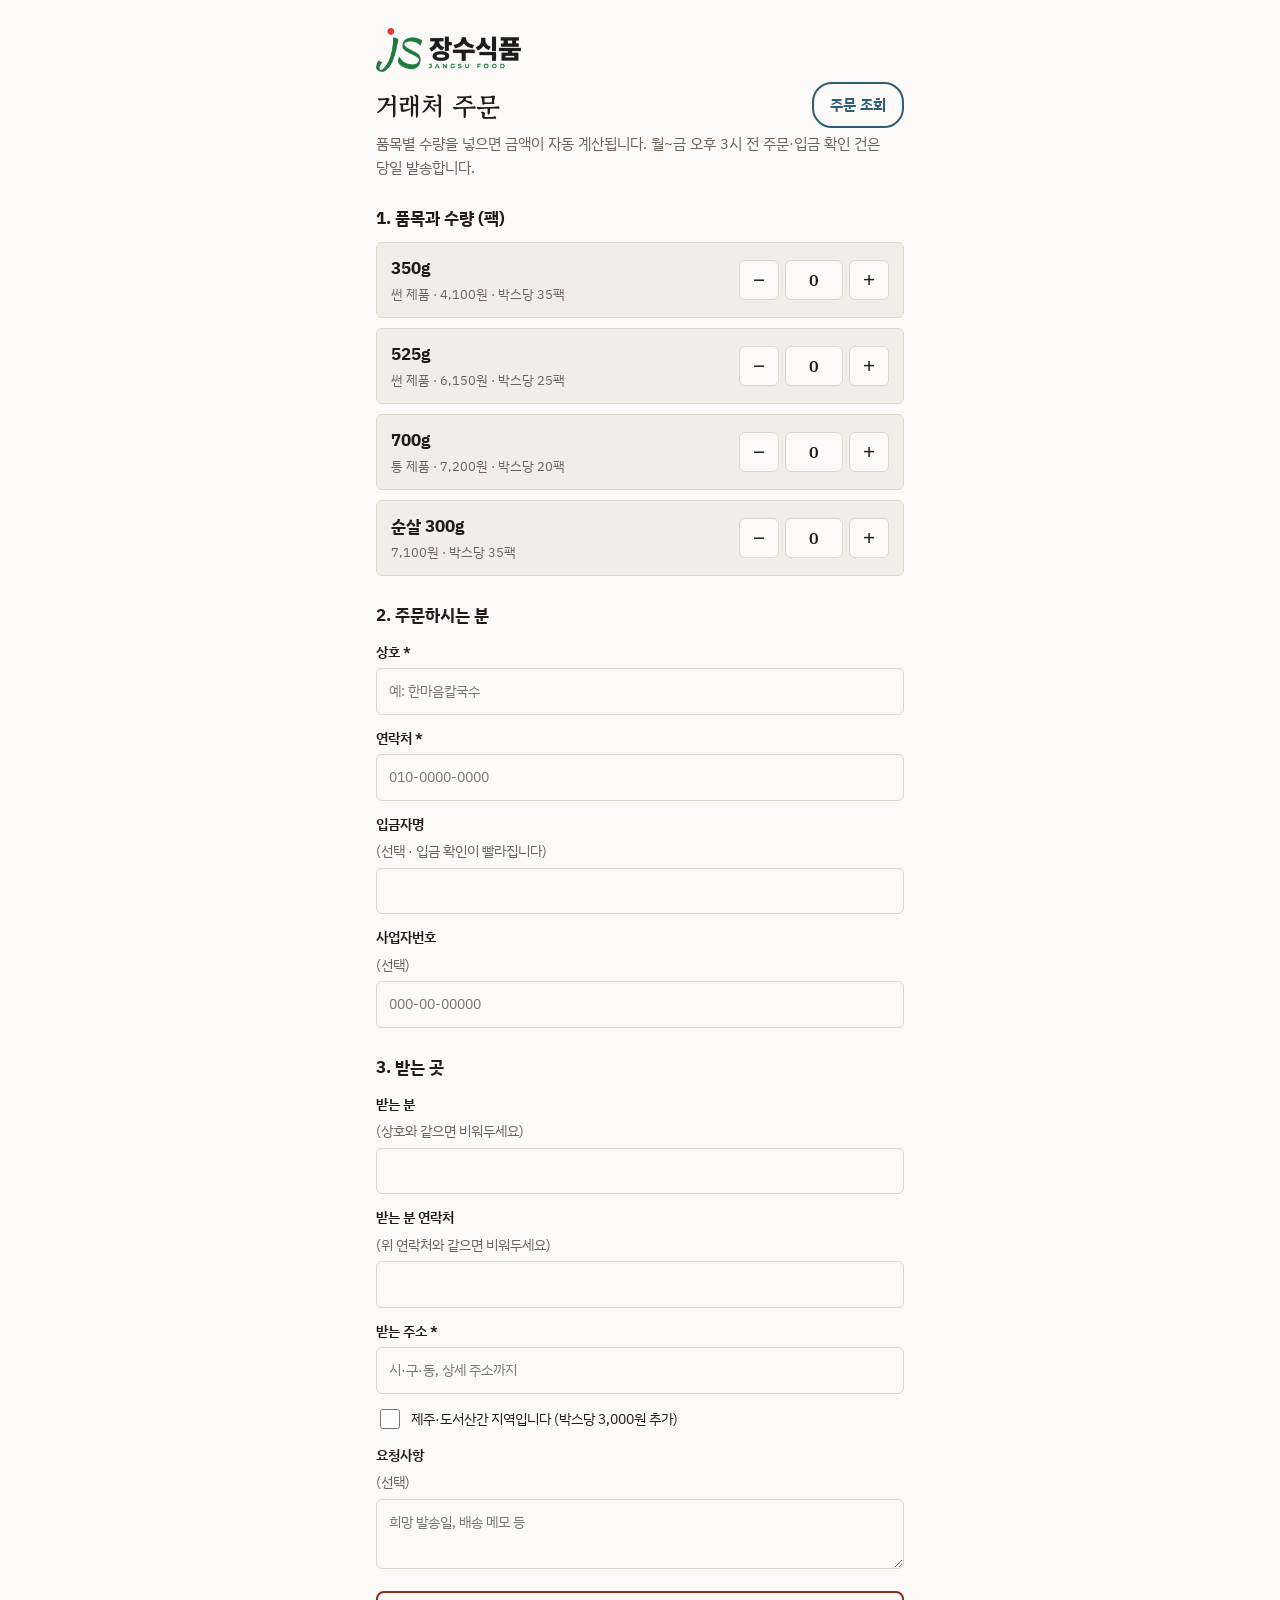
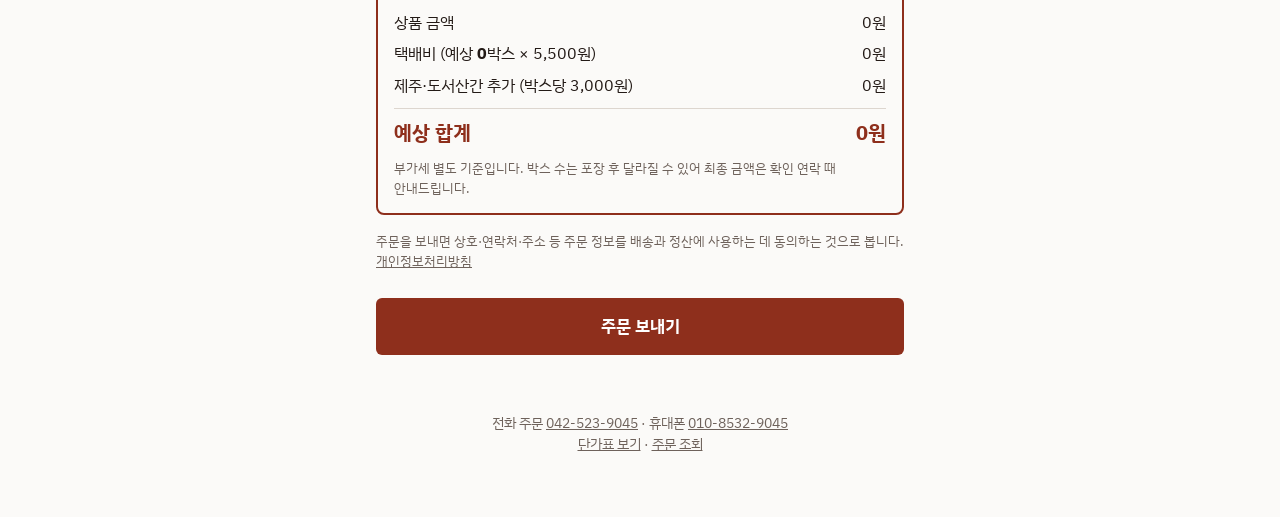
==== commit 0bf449da: "전화번호 옆에 휴대폰 번호 추가 Co-Authored-By: Claude Fable 5.2 <noreply@anthropic.com> Claude-Session: https://c" ====
--- a/order/index.html
+++ b/order/index.html
@@ -94,7 +94,7 @@
 <button class="send" type="submit" id="send">주문 보내기</button>
 <p id="st" role="status"></p>
 </form>
-<p class="foot">전화 주문 <a href="tel:0425239045">042-523-9045</a> · <a href="../price/">단가표 보기</a> · <a href="check/">주문 조회</a></p>
+<p class="foot">전화 주문 <a href="tel:0425239045">042-523-9045</a> · 휴대폰 <a href="tel:01085329045">010-8532-9045</a><br><a href="../price/">단가표 보기</a> · <a href="check/">주문 조회</a></p>
 </main>
 <script>
 (function(){
